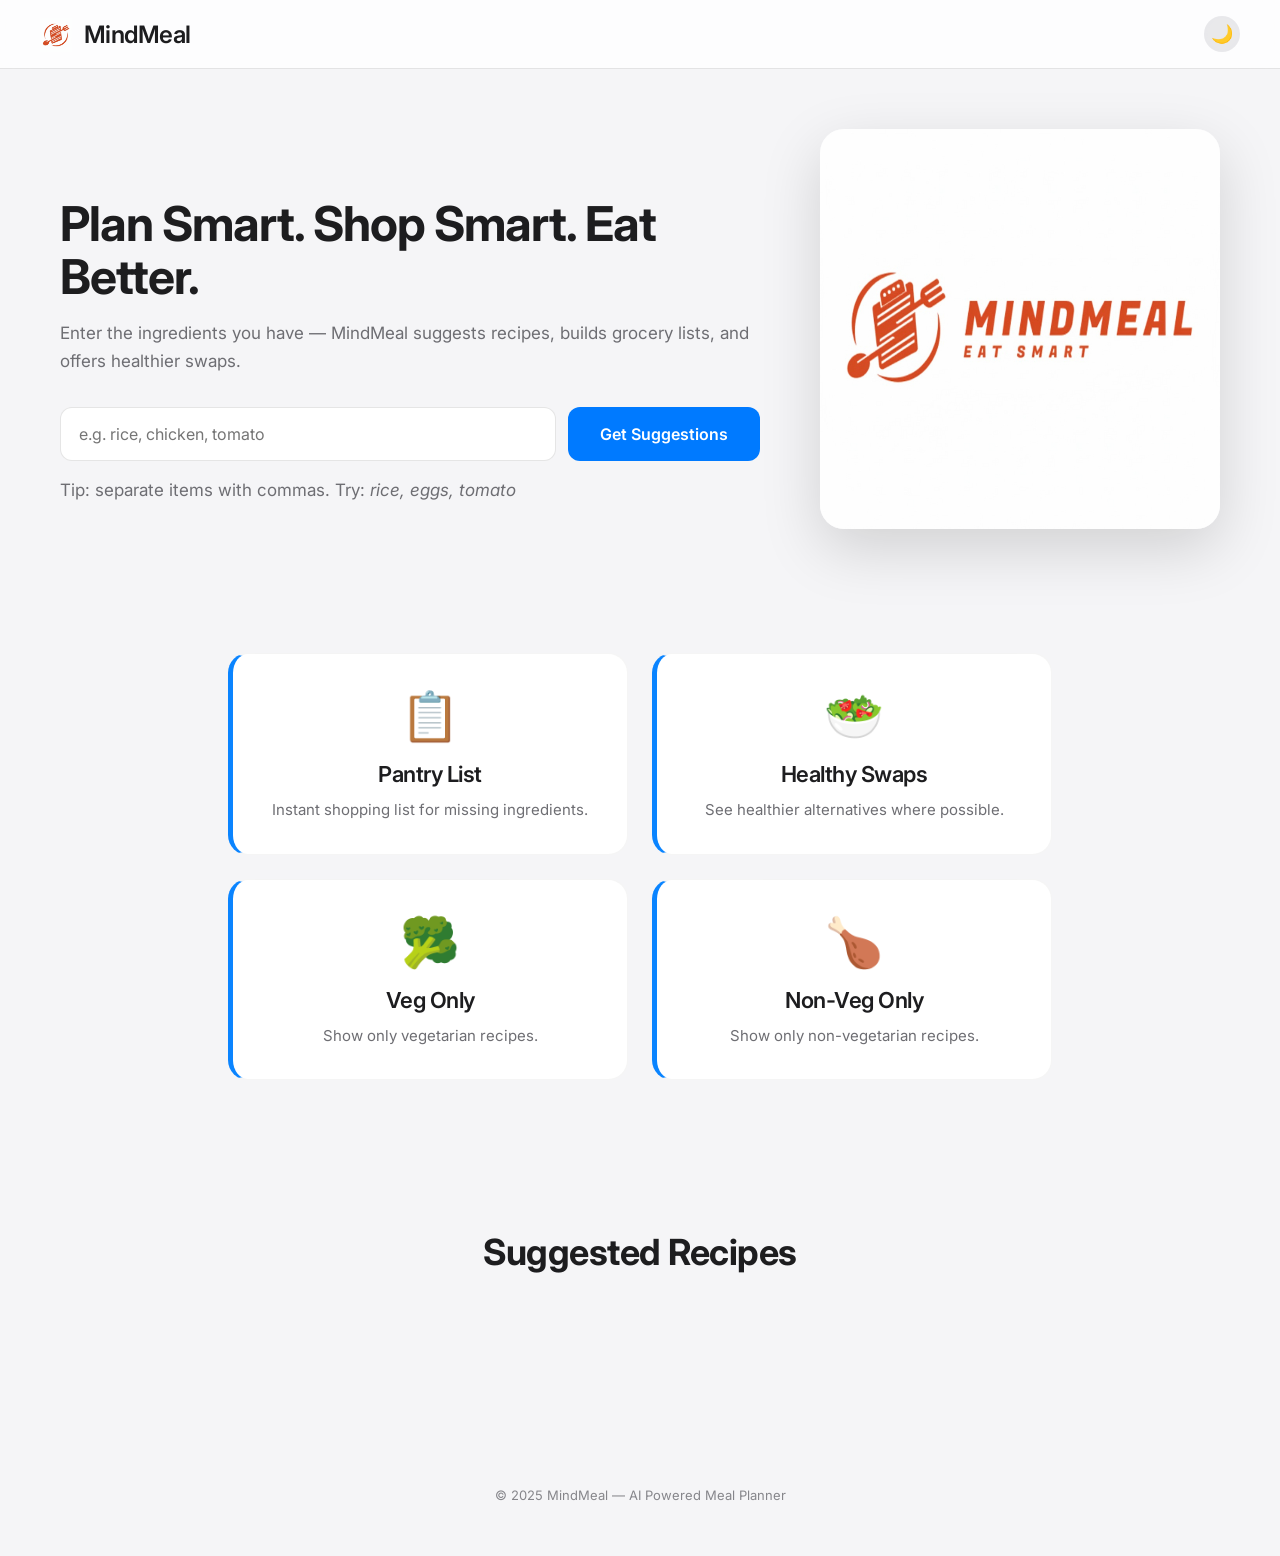
==== index.html @ b49c35bd "Frontend" ====
<!DOCTYPE html>
<html lang="en">
<head>
    <meta charset="utf-8" />
    <meta name="viewport" content="width=device-width, initial-scale=1" />
    <title>MindMeal – Smart Meal Planner</title>
    <link rel="icon" type="image/png" href="images/icon.svg">


    <!-- Modern Professional Font -->
    <link href="https://fonts.googleapis.com/css2?family=Inter:wght@300;400;500;600;700&display=swap" rel="stylesheet">
    <link rel="stylesheet" href="style.css" />
</head>

<body>

<!-- NAVBAR -->
<header class="navbar">
    <div class="nav-left">
        <h1 class="logo">
            <img src="images/small_icon.png" class="nav-logo-icon" alt="logo">
            MindMeal
        </h1>
    </div>

    <div class="nav-right">
        <button id="themeToggle" class="icon-btn" aria-label="Toggle Dark Mode">🌙</button>
    </div>
</header>

<!-- HERO SECTION -->
<section class="hero">
    <div class="hero-content">
        <h2>Plan Smart. Shop Smart. Eat Better.</h2>
        <p>
            Enter the ingredients you have — MindMeal suggests recipes, builds
            grocery lists, and offers healthier swaps.
        </p>

        <!-- ⭐ FIXED BLOCK (prevents reload on Enter + ensures type=button) -->
        <div class="search-row">
            <input id="ingredientsInput" class="input-box"
                   placeholder="e.g. rice, chicken, tomato"
                   aria-label="Enter ingredients"
                   onkeydown="if (event.key === 'Enter') { event.preventDefault(); document.getElementById('generateBtn').click(); }" />

            <button type="button" class="action-btn" id="generateBtn">
                Get Suggestions
            </button>
        </div>

        <p class="hint">
            Tip: separate items with commas. Try:
            <em>rice, eggs, tomato</em>
        </p>
    </div>

    <div class="hero-media">
        <img src="images/Logo.png" alt="Dish photo" loading="lazy" />
    </div>
</section>

<!-- FEATURES -->
<section class="features">

    <div class="feature" id="pantryList">
        <div class="feature-icon">📋</div>
        <h3>Pantry List</h3>
        <p>Instant shopping list for missing ingredients.</p>
    </div>

    <div class="feature" id="healthySwaps">
        <div class="feature-icon">🥗</div>
        <h3>Healthy Swaps</h3>
        <p>See healthier alternatives where possible.</p>
    </div>

    <div class="feature" id="filterVeg">
        <div class="feature-icon">🥦</div>
        <h3>Veg Only</h3>
        <p>Show only vegetarian recipes.</p>
    </div>

    <div class="feature" id="filterNonVeg">
        <div class="feature-icon">🍗</div>
        <h3>Non-Veg Only</h3>
        <p>Show only non-vegetarian recipes.</p>
    </div>

</section>

<!-- RECIPES GRID -->
<section class="recipes-section">
    <h2 class="section-title">Suggested Recipes</h2>
    <div id="recipesGrid" class="recipes-grid"></div>
</section>

<!-- RECIPE MODAL -->
<div id="recipeModal" class="modal hidden">
    <div class="modal-card">
        <button class="close-btn" id="closeModal" aria-label="Close Modal">✕</button>

        <img id="modalImg" src="" alt="Recipe Image" />

        <div class="modal-body">
            <h3 id="modalTitle"></h3>
            <p id="modalDesc"></p>

            <h4>Ingredients</h4>
            <ul id="modalIngredients"></ul>

            <h4>Steps</h4>
            <ol id="modalSteps"></ol>

            <button id="downloadList" class="action-btn">
                Download Grocery List
            </button>
        </div>
    </div>
</div>

<!-- PANTRY MODAL -->
<div id="pantryModal" class="modal hidden">
    <div class="modal-card">
        <button class="close-btn" id="closePantryModal" aria-label="Close Modal">✕</button>

        <div class="modal-body">
            <h3>Your Pantry</h3>

            <div id="pantryCard" class="pantry-card">
                <h4>Saved Ingredients</h4>
                <ul id="pantryItems"></ul>
            </div>

            <button id="downloadPantryBtn" class="action-btn">
                Download Pantry List
            </button>
        </div>
    </div>
</div>

<!-- HEALTHY SWAPS MODAL -->
<div id="healthyModal" class="modal hidden">
    <div class="modal-card">
        <button class="close-btn" id="closeHealthyModal">✕</button>

        <div class="modal-body">
            <h3>Healthy Swaps</h3>

            <div id="healthySwapCard" class="pantry-card">
                <h4>Suggested Alternatives</h4>
                <ul id="healthySwapItems"></ul>
            </div>
        </div>
    </div>
</div>

<!-- FOOTER -->
<footer class="footer">
    <p>© 2025 MindMeal — AI Powered Meal Planner</p>
</footer>

<script src="script.js"></script>
</body>
</html>
---- style.css ----
/* --------------------------------------------------
   GLOBAL
-------------------------------------------------- */
* {
    box-sizing: border-box;
}

body {
    margin: 0;
    font-family: "Inter", -apple-system, BlinkMacSystemFont, "Segoe UI", Arial, sans-serif;
    background: #f5f5f7;
    color: #1d1d1f;
    transition: background 0.35s ease, color 0.35s ease;
    -webkit-font-smoothing: antialiased;
}

/* Dark mode */
body.dark-mode {
    background: #000000;
    color: #f5f5f7;
}

/* Fade animation */
@keyframes fadeIn {
    from { opacity: 0; transform: translateY(10px); }
    to   { opacity: 1; transform: translateY(0); }
}

/* --------------------------------------------------
   NAVBAR - iOS 17 Style
-------------------------------------------------- */
.navbar {
    background: rgba(255, 255, 255, 0.8);
    backdrop-filter: saturate(180%) blur(20px);
    padding: 16px 40px;
    display: flex;
    justify-content: space-between;
    align-items: center;
    border-bottom: 0.5px solid rgba(0, 0, 0, 0.1);
    position: sticky;
    top: 0;
    z-index: 100;
    transition: background 0.3s ease;
}

body.dark-mode .navbar {
    background: rgba(0, 0, 0, 0.8);
    border-bottom: 0.5px solid rgba(255, 255, 255, 0.1);
}

.nav-left {
    display: flex;
    align-items: center;
    gap: 8px;
}
.logo {
    margin: 0;
    color: #1d1d1f;
    font-size: 24px;
    font-weight: 600;
    letter-spacing: -0.5px;

    display: flex;
    align-items: center;   /* fixes vertical alignment */
    gap: 12px;             /* spacing between icon and text */
}

.nav-logo-icon {
    height: 34px;       /* bigger icon */
    width: auto;
    display: block;
    object-fit: contain;
    transform: translateY(1px); 
    body.dark-mode .nav-logo-icon {
    content: url("images/small_icon_black.png");
}
 /* perfect vertical alignment tweak */
}


body.dark-mode .logo {
    color: #f5f5f7;
}

.tag {
    display: none;
}

.icon-btn {
    background: rgba(120, 120, 128, 0.16);
    backdrop-filter: blur(10px);
    border: none;
    font-size: 18px;
    width: 36px;
    height: 36px;
    border-radius: 50%;
    cursor: pointer;
    display: flex;
    align-items: center;
    justify-content: center;
    transition: 0.2s ease;
}

.icon-btn:hover {
    background: rgba(120, 120, 128, 0.24);
    transform: scale(1.05);
}

body.dark-mode .icon-btn {
    background: rgba(255, 255, 255, 0.1);
}

body.dark-mode .icon-btn:hover {
    background: rgba(255, 255, 255, 0.16);
}

/* --------------------------------------------------
   HERO SECTION - iOS 17 Style
-------------------------------------------------- */
.hero {
    display: flex;
    justify-content: space-between;
    align-items: center;
    padding: 60px 60px;
    animation: fadeIn 0.8s ease;
    gap: 60px;
    max-width: 1400px;
    margin: 0 auto;
}

body.dark-mode .hero {
    background: #000000;
}

.hero-content {
    flex: 1;
}

.hero-content h2 {
    font-size: 48px;
    margin-bottom: 16px;
    font-weight: 700;
    letter-spacing: -1px;
    line-height: 1.1;
}

.hero-content p {
    color: #6e6e73;
    line-height: 1.6;
    font-size: 17px;
    margin-bottom: 0;
}

body.dark-mode .hero-content p {
    color: #a1a1a6;
}

.search-row {
    margin-top: 32px;
    display: flex;
    gap: 12px;
}

.input-box {
    flex: 1;
    padding: 16px 18px;
    border: 1px solid rgba(0, 0, 0, 0.1);
    border-radius: 12px;
    outline: none;
    transition: 0.2s ease;
    font-size: 16px;
    background: #ffffff;
    font-family: inherit;
}

.input-box:focus {
    border-color: #007aff;
    box-shadow: 0 0 0 4px rgba(0, 122, 255, 0.1);
}

body.dark-mode .input-box {
    background: rgba(255, 255, 255, 0.1);
    border: 1px solid rgba(255, 255, 255, 0.2);
    color: white;
}

body.dark-mode .input-box:focus {
    border-color: #0a84ff;
    box-shadow: 0 0 0 4px rgba(10, 132, 255, 0.2);
}

.action-btn {
    background: #007aff;
    border: none;
    padding: 16px 32px;
    color: white;
    border-radius: 12px;
    cursor: pointer;
    font-weight: 600;
    font-size: 16px;
    transition: 0.2s ease;
    font-family: inherit;
}

.action-btn:hover {
    background: #0051d5;
    transform: translateY(-1px);
}

.action-btn:active {
    transform: scale(0.98);
}

body.dark-mode .action-btn {
    background: #0a84ff;
}

body.dark-mode .action-btn:hover {
    background: #006edb;
}

.hint {
    margin-top: 16px;
    font-size: 14px;
    color: #86868b;
}

body.dark-mode .hint {
    color: #86868b;
}

.hero-media {
    flex: 0 0 auto;
}

.hero-media img {
    width: 400px;
    height: 400px;
    object-fit: cover;
    border-radius: 24px;
    box-shadow: 0 20px 60px rgba(0,0,0,0.15);
}

body.dark-mode .hero-media img {
    box-shadow: 0 20px 60px rgba(0,0,0,0.5);
}

/* --------------------------------------------------
   FEATURES - iOS 17 Style
-------------------------------------------------- */
.features {
    display: flex;
    justify-content: center;
    gap: 24px;
    padding: 60px 40px;
    flex-wrap: wrap;
    max-width: 1200px;
    margin: 0 auto;
}

.feature {
    background: #ffffff;
    padding: 32px;
    border-radius: 20px;
    width: 100%;
    max-width: 400px;
    text-align: center;
    border: 1px solid rgba(0, 0, 0, 0.04);
    transition: 0.3s ease;
    animation: fadeIn 0.8s ease;
    cursor: pointer;
    user-select: none;
}

.feature:hover {
    transform: translateY(-4px);
    box-shadow: 0 20px 40px rgba(0, 0, 0, 0.08);
}

.feature:active {
    transform: scale(0.98);
}

body.dark-mode .feature {
    background: rgba(255, 255, 255, 0.05);
    border: 1px solid rgba(255, 255, 255, 0.1);
}

body.dark-mode .feature:hover {
    background: rgba(255, 255, 255, 0.08);
    box-shadow: 0 20px 40px rgba(0, 0, 0, 0.4);
}

.feature-icon {
    font-size: 48px;
    margin-bottom: 16px;
}

.feature h3 {
    margin: 0 0 12px 0;
    font-size: 22px;
    font-weight: 600;
    letter-spacing: -0.5px;
}

.feature p {
    margin: 0;
    color: #6e6e73;
    font-size: 15px;
    line-height: 1.5;
}

body.dark-mode .feature p {
    color: #a1a1a6;
}

/* --------------------------------------------------
   RECIPES GRID - iOS 17 Style
-------------------------------------------------- */
.recipes-section {
    padding: 60px 40px;
    max-width: 1400px;
    margin: 0 auto;
}

.section-title {
    text-align: center;
    margin-bottom: 40px;
    font-size: 36px;
    font-weight: 700;
    letter-spacing: -0.5px;
}

.recipes-grid {
    display: grid;
    grid-template-columns: repeat(auto-fit, minmax(300px, 1fr));
    gap: 24px;
}

.recipe-card {
    background: #ffffff;
    padding: 0;
    border-radius: 20px;
    border: 1px solid rgba(0, 0, 0, 0.04);
    overflow: hidden;
    transition: 0.3s ease;
    cursor: pointer;
}

.recipe-card:hover {
    transform: translateY(-4px);
    box-shadow: 0 20px 40px rgba(0,0,0,0.12);
}

body.dark-mode .recipe-card {
    background: rgba(255, 255, 255, 0.05);
    border: 1px solid rgba(255, 255, 255, 0.1);
}

body.dark-mode .recipe-card:hover {
    box-shadow: 0 20px 40px rgba(0,0,0,0.4);
}

.recipe-card img {
    width: 100%;
    height: 220px;
    object-fit: cover;
    margin-bottom: 0;
    border-radius: 0;
}

.recipe-card h3 {
    margin: 20px 20px 8px 20px;
    font-size: 20px;
    font-weight: 600;
    letter-spacing: -0.3px;
}

.recipe-card p {
    margin: 8px 20px;
    font-size: 14px;
    color: #6e6e73;
    line-height: 1.5;
}

body.dark-mode .recipe-card p {
    color: #a1a1a6;
}

.view-btn {
    margin: 16px 20px 20px 20px;
    width: calc(100% - 40px);
    padding: 12px;
    background: #007aff;
    color: white;
    border: none;
    border-radius: 10px;
    cursor: pointer;
    font-weight: 600;
    font-size: 15px;
    transition: 0.2s;
    font-family: inherit;
}

.view-btn:hover {
    background: #0051d5;
}

body.dark-mode .view-btn {
    background: #0a84ff;
}

body.dark-mode .view-btn:hover {
    background: #006edb;
}

/* --------------------------------------------------
   MODAL - iOS 17 Style
-------------------------------------------------- */
.modal {
    position: fixed;
    inset: 0;
    background: rgba(0,0,0,0.5);
    backdrop-filter: blur(20px);
    display: flex;
    justify-content: center;
    align-items: center;
    transition: opacity 0.35s ease;
    z-index: 1000;
    padding: 20px;
}

.hidden {
    display: none !important;
}

.modal-card {
    background: #ffffff;
    width: 90%;
    max-width: 600px;
    max-height: 90vh;
    overflow-y: auto;
    padding: 32px;
    border-radius: 24px;
    position: relative;
    box-shadow: 0 30px 60px rgba(0,0,0,0.3);
    animation: fadeIn 0.35s ease;
}

body.dark-mode .modal-card {
    background: #1c1c1e;
    color: #f5f5f7;
}

.close-btn {
    position: absolute;
    right: 16px;
    top: 16px;
    background: rgba(120, 120, 128, 0.16);
    border: none;
    font-size: 24px;
    cursor: pointer;
    color: #1d1d1f;
    transition: 0.2s;
    width: 32px;
    height: 32px;
    border-radius: 50%;
    display: flex;
    align-items: center;
    justify-content: center;
    z-index: 10;
    line-height: 1;
}

.close-btn:hover {
    background: rgba(120, 120, 128, 0.24);
    transform: scale(1.1);
}

body.dark-mode .close-btn {
    background: rgba(255, 255, 255, 0.1);
    color: #f5f5f7;
}

body.dark-mode .close-btn:hover {
    background: rgba(255, 255, 255, 0.16);
}

.modal-card img {
    width: 100%;
    max-width: 100%;
    height: auto;
    max-height: 300px;
    object-fit: cover;
    border-radius: 16px;
    margin: 0 auto 24px auto;
    display: block;
}

.modal-body {
    width: 100%;
    text-align: left;
    line-height: 1.7;
    padding-bottom: 20px;
}

.modal-body h3 {
    margin: 0 0 12px 0;
    font-size: 28px;
    font-weight: 700;
    letter-spacing: -0.5px;
}

.modal-body p {
    margin: 0 0 24px 0;
    color: #6e6e73;
    line-height: 1.6;
    font-size: 15px;
}

body.dark-mode .modal-body p {
    color: #a1a1a6;
}

.modal-body h4 {
    margin: 28px 0 12px 0;
    font-size: 20px;
    font-weight: 600;
    letter-spacing: -0.3px;
}

.modal-body ul,
.modal-body ol {
    margin: 0 0 20px 0;
    padding-left: 24px;
}

.modal-body li {
    margin-bottom: 10px;
    line-height: 1.6;
    font-size: 15px;
    color: #6e6e73;
}

body.dark-mode .modal-body li {
    color: #a1a1a6;
}

#downloadList {
    display: block;
    width: 100%;
    margin-top: 24px;
}

/* --------------------------------------------------
   FOOTER - iOS 17 Style
-------------------------------------------------- */
.footer {
    text-align: center;
    padding: 40px;
    background: transparent;
    font-size: 13px;
    color: #86868b;
    margin-top: 60px;
    transition: 0.3s;
}

body.dark-mode .footer {
    color: #86868b;
}

/* --------------------------------------------------
   RESPONSIVE - iOS Style
-------------------------------------------------- */
@media (max-width: 900px) {
    .hero {
        flex-direction: column;
        text-align: center;
        padding: 40px 24px;
        gap: 40px;
    }

    .hero-content h2 {
        font-size: 36px;
    }
.hero-media {
    display: flex;
    justify-content: center;
    align-items: center;
}
.hero-media {
    width: 100%;
    max-width: 480px;
    padding: 20px;
    display: flex;
    justify-content: center;
    align-items: center;
}
.hero-media img {
    width: 400px;
    height: 400px;
    object-fit: cover;
    border-radius: 24px;
    box-shadow: 0 20px 60px rgba(0,0,0,0.15);

    /* 🔥 Animation (desktop) */
    opacity: 0;
    transform: translateY(20px) scale(0.95);
    animation: heroFade 0.8s ease-out forwards;
}

@keyframes heroFade {
    to {
        opacity: 1;
        transform: translateY(0) scale(1);
    }
}
/* 3D Hover Effect */
.hero-media {
    perspective: 1000px;
}

.hero-media img {
    transition: transform 0.2s ease, box-shadow 0.2s ease;
    will-change: transform;
}

.hero-media img.hover-3d {
    box-shadow: 0 25px 60px rgba(0, 0, 0, 0.25);
}





    .search-row {
        flex-direction: column;
    }

    .features {
        padding: 40px 24px;
    }

    .recipes-section {
        padding: 40px 24px;
    }

    .section-title {
        font-size: 28px;
    }

    .navbar {
        padding: 16px 24px;
    }

    .modal-card {
        padding: 24px;
        border-radius: 20px;
    }
}

@media (max-width: 600px) {
    .hero-content h2 {
        font-size: 28px;
    }

    .recipes-grid {
        grid-template-columns: 1fr;
    }
}
/* ==================================================
   ⭐ NEW — PANTRY MODAL & CARD (iOS style matching)
   (Only additive, no changes to existing code)
================================================== */

/* Pantry Modal uses the same .modal + .modal-card styles already defined */

/* Pantry Card Container */
.pantry-card {
    background: #ffffff;
    padding: 20px;
    border-radius: 16px;
    border: 1px solid rgba(0, 0, 0, 0.05);
    margin-top: 20px;
    animation: fadeIn 0.35s ease;
}

body.dark-mode .pantry-card {
    background: rgba(255, 255, 255, 0.05);
    border: 1px solid rgba(255, 255, 255, 0.1);
}

/* Pantry Title */
.pantry-card h4 {
    margin: 0 0 12px 0;
    font-size: 20px;
    font-weight: 600;
}

/* Pantry List */
#pantryItems {
    padding-left: 20px;
    margin: 0;
}

#pantryItems li {
    font-size: 15px;
    line-height: 1.6;
    margin-bottom: 8px;
    color: #6e6e73;
}

body.dark-mode #pantryItems li {
    color: #a1a1a6;
}

/* Pantry Download Button */
#downloadPantryBtn {
    width: 100%;
    margin-top: 24px;
}
/* Floating Up-Down Animation */
@keyframes floatUpDown {
    0% { transform: translateY(0px); }
    50% { transform: translateY(-12px); }
    100% { transform: translateY(0px); }
}

.hero-media img {
    animation: floatUpDown 4s ease-in-out infinite;
}
/* Healthy Swap Card (uses pantry styling) */
#healthySwapItems li {
    font-size: 15px;
    line-height: 1.6;
    margin-bottom: 8px;
    color: #6e6e73;
}

body.dark-mode #healthySwapItems li {
    color: #a1a1a6;
}
/* ============================================
   ⭐ UNIFIED BLUE STYLE FOR ALL FEATURE CARDS
   (Veg, Non-Veg, Pantry, Healthy Swaps)
===============================================*/

/* Apply blue left border to all four */
#filterVeg,
#filterNonVeg,
#pantryList,
#healthySwaps {
    border-left: 5px solid #0a84ff;
}

/* Hover effect for all */
#filterVeg:hover,
#filterNonVeg:hover,
#pantryList:hover,
#healthySwaps:hover {
    box-shadow: 0 20px 40px rgba(10, 132, 255, 0.25);
    transform: translateY(-4px);
}

/* Dark mode */
body.dark-mode #filterVeg,
body.dark-mode #filterNonVeg,
body.dark-mode #pantryList,
body.dark-mode #healthySwaps {
    border-left: 5px solid #0a84ff;
}

body.dark-mode #filterVeg:hover,
body.dark-mode #filterNonVeg:hover,
body.dark-mode #pantryList:hover,
body.dark-mode #healthySwaps:hover {
    box-shadow: 0 20px 40px rgba(10, 132, 255, 0.45);
}

/* ============================================
   ⭐ BLUE ACCENT FOR PANTRY & HEALTHY SWAPS
   (Matches iOS blue highlight + feature style)
===============================================*/

/* Pantry List */
#pantryList {
    border-left: 5px solid #0a84ff; /* iOS blue */
}

#pantryList:hover {
    box-shadow: 0 20px 40px rgba(10, 132, 255, 0.25);
    transform: translateY(-4px);
}

/* Healthy Swaps */
#healthySwaps {
    border-left: 5px solid #0a84ff; /* iOS blue */
}

#healthySwaps:hover {
    box-shadow: 0 20px 40px rgba(10, 132, 255, 0.25);
    transform: translateY(-4px);
}

/* Dark Mode variants */
body.dark-mode #pantryList,
body.dark-mode #healthySwaps {
    border-left: 5px solid #0a84ff;  
}

body.dark-mode #pantryList:hover,
body.dark-mode #healthySwaps:hover {
    box-shadow: 0 20px 40px rgba(10, 132, 255, 0.45);
}
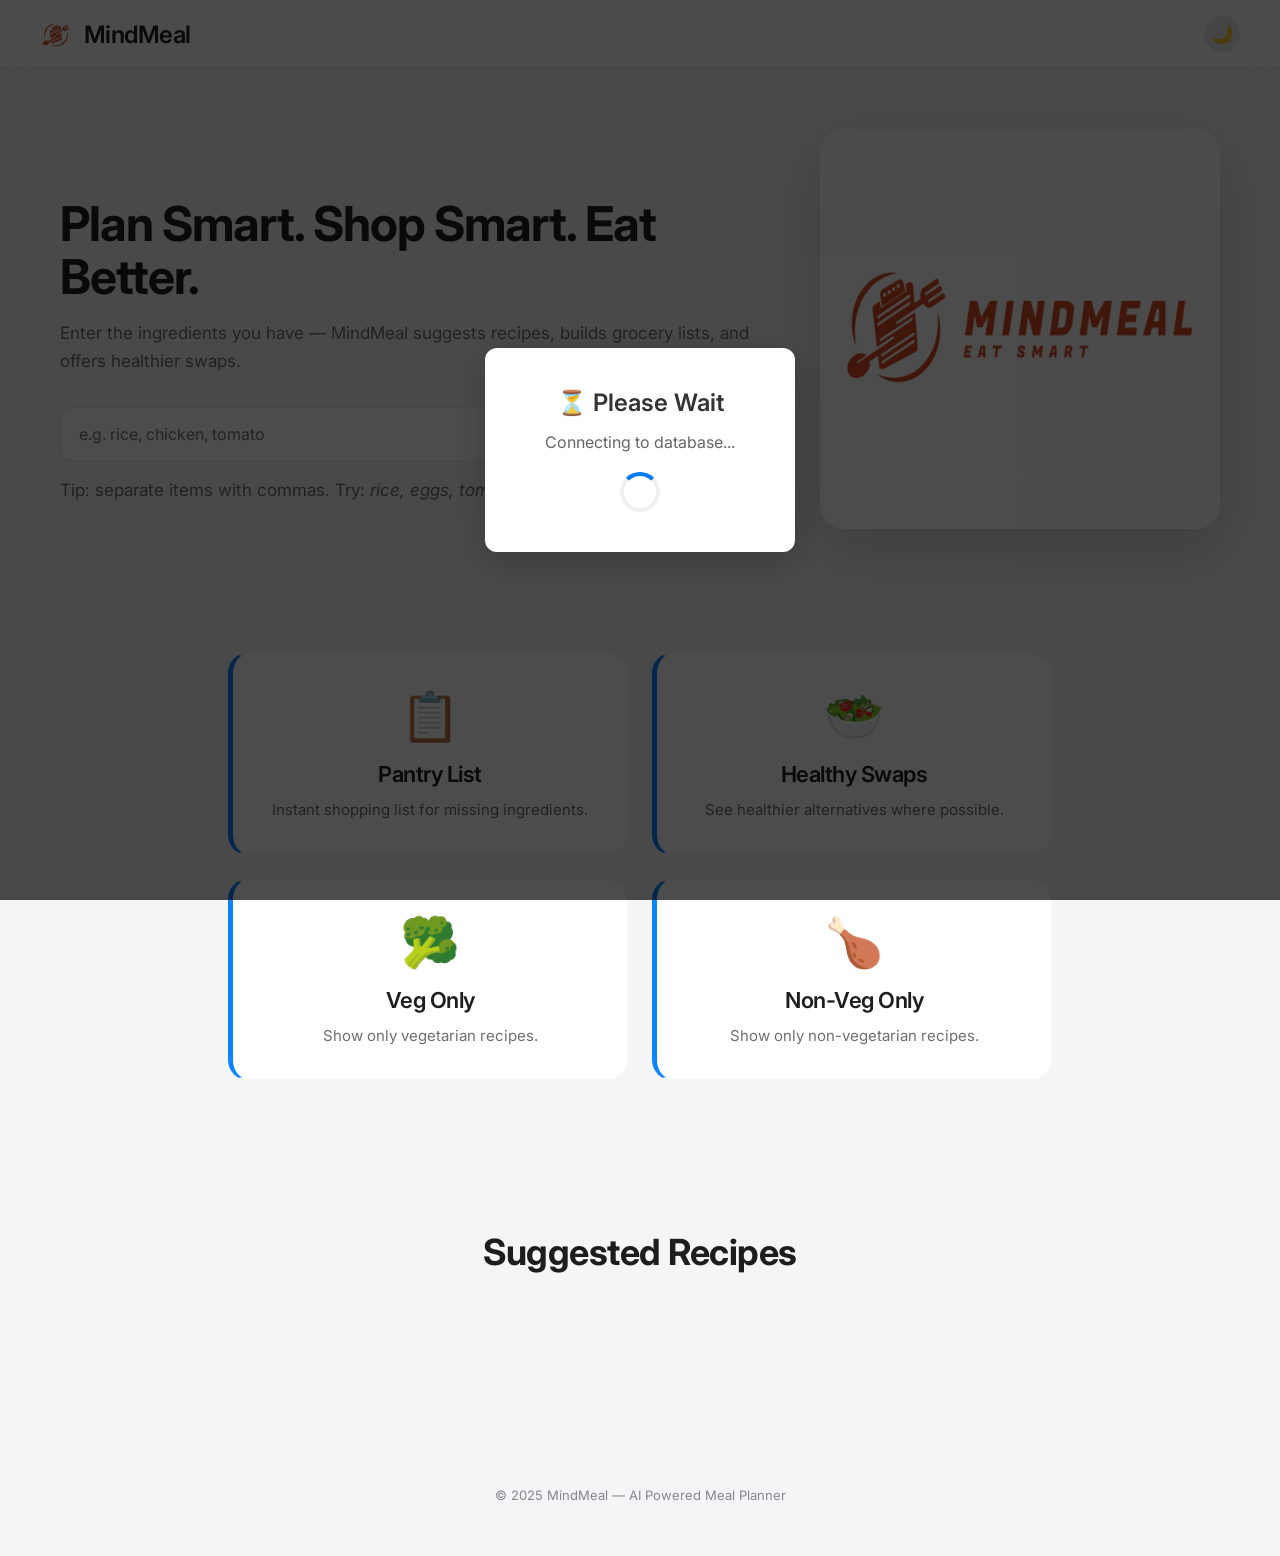
==== commit 4dbf072e: "Implement loading overlay for database connection Added loading overlay with spinner and messages fo" ====
--- a/index.html
+++ b/index.html
@@ -6,13 +6,147 @@
     <title>MindMeal – Smart Meal Planner</title>
     <link rel="icon" type="image/png" href="images/icon.svg">
 
-
     <!-- Modern Professional Font -->
     <link href="https://fonts.googleapis.com/css2?family=Inter:wght@300;400;500;600;700&display=swap" rel="stylesheet">
     <link rel="stylesheet" href="style.css" />
+    
+    <style>
+        /* Loading Message Overlay */
+        .loading-overlay {
+            position: fixed;
+            top: 0;
+            left: 0;
+            width: 100%;
+            height: 100%;
+            background: rgba(0, 0, 0, 0.7);
+            display: flex;
+            align-items: center;
+            justify-content: center;
+            z-index: 9999;
+            transition: opacity 0.3s ease;
+        }
+
+        .loading-overlay.hidden {
+            display: none;
+        }
+
+        .loading-message {
+            background: white;
+            padding: 40px 60px;
+            border-radius: 12px;
+            text-align: center;
+            box-shadow: 0 10px 40px rgba(0, 0, 0, 0.2);
+            animation: fadeIn 0.3s ease;
+        }
+
+        .loading-message h2 {
+            color: #333;
+            font-size: 24px;
+            margin: 0 0 15px 0;
+            font-weight: 600;
+        }
+
+        .loading-message p {
+            color: #666;
+            font-size: 16px;
+            margin: 0 0 20px 0;
+        }
+
+        .spinner {
+            width: 40px;
+            height: 40px;
+            border: 4px solid #f0f0f0;
+            border-top: 4px solid #007bff;
+            border-radius: 50%;
+            animation: spin 1s linear infinite;
+            margin: 0 auto;
+        }
+
+        @keyframes spin {
+            0% { transform: rotate(0deg); }
+            100% { transform: rotate(360deg); }
+        }
+
+        @keyframes fadeIn {
+            from { opacity: 0; transform: scale(0.9); }
+            to { opacity: 1; transform: scale(1); }
+        }
+    </style>
+    
+    <style>
+        /* Loading Message Overlay */
+        .loading-overlay {
+            position: fixed;
+            top: 0;
+            left: 0;
+            width: 100%;
+            height: 100%;
+            background: rgba(0, 0, 0, 0.7);
+            display: flex;
+            align-items: center;
+            justify-content: center;
+            z-index: 9999;
+            transition: opacity 0.3s ease;
+        }
+
+        .loading-overlay.hidden {
+            display: none;
+        }
+
+        .loading-message {
+            background: white;
+            padding: 40px 60px;
+            border-radius: 12px;
+            text-align: center;
+            box-shadow: 0 10px 40px rgba(0, 0, 0, 0.2);
+            animation: fadeIn 0.3s ease;
+        }
+
+        .loading-message h2 {
+            color: #333;
+            font-size: 24px;
+            margin: 0 0 15px 0;
+            font-weight: 600;
+        }
+
+        .loading-message p {
+            color: #666;
+            font-size: 16px;
+            margin: 0 0 20px 0;
+        }
+
+        .spinner {
+            width: 40px;
+            height: 40px;
+            border: 4px solid #f0f0f0;
+            border-top: 4px solid #007bff;
+            border-radius: 50%;
+            animation: spin 1s linear infinite;
+            margin: 0 auto;
+        }
+
+        @keyframes spin {
+            0% { transform: rotate(0deg); }
+            100% { transform: rotate(360deg); }
+        }
+
+        @keyframes fadeIn {
+            from { opacity: 0; transform: scale(0.9); }
+            to { opacity: 1; transform: scale(1); }
+        }
+    </style>
 </head>
 
 <body>
+
+<!-- LOADING OVERLAY -->
+<div id="loadingOverlay" class="loading-overlay">
+    <div class="loading-message">
+        <h2>⏳ Please Wait</h2>
+        <p>Connecting to database...</p>
+        <div class="spinner"></div>
+    </div>
+</div>
 
 <!-- NAVBAR -->
 <header class="navbar">
@@ -160,6 +294,26 @@
     <p>© 2025 MindMeal — AI Powered Meal Planner</p>
 </footer>
 
+<script>
+    // Show loading overlay when page loads
+    window.addEventListener('load', function() {
+        // Simulate database connection delay
+        // Remove this setTimeout after your actual database connection is established
+        setTimeout(function() {
+            hideLoadingOverlay();
+        }, 3000); // Change 3000 to your actual connection time or remove it once DB is connected
+    });
+
+    // Function to hide loading overlay
+    function hideLoadingOverlay() {
+        const overlay = document.getElementById('loadingOverlay');
+        overlay.classList.add('hidden');
+    }
+
+    // Call this function in your script.js when database is successfully connected
+    // Example: after successful database connection, call hideLoadingOverlay()
+</script>
+
 <script src="script.js"></script>
 </body>
 </html>
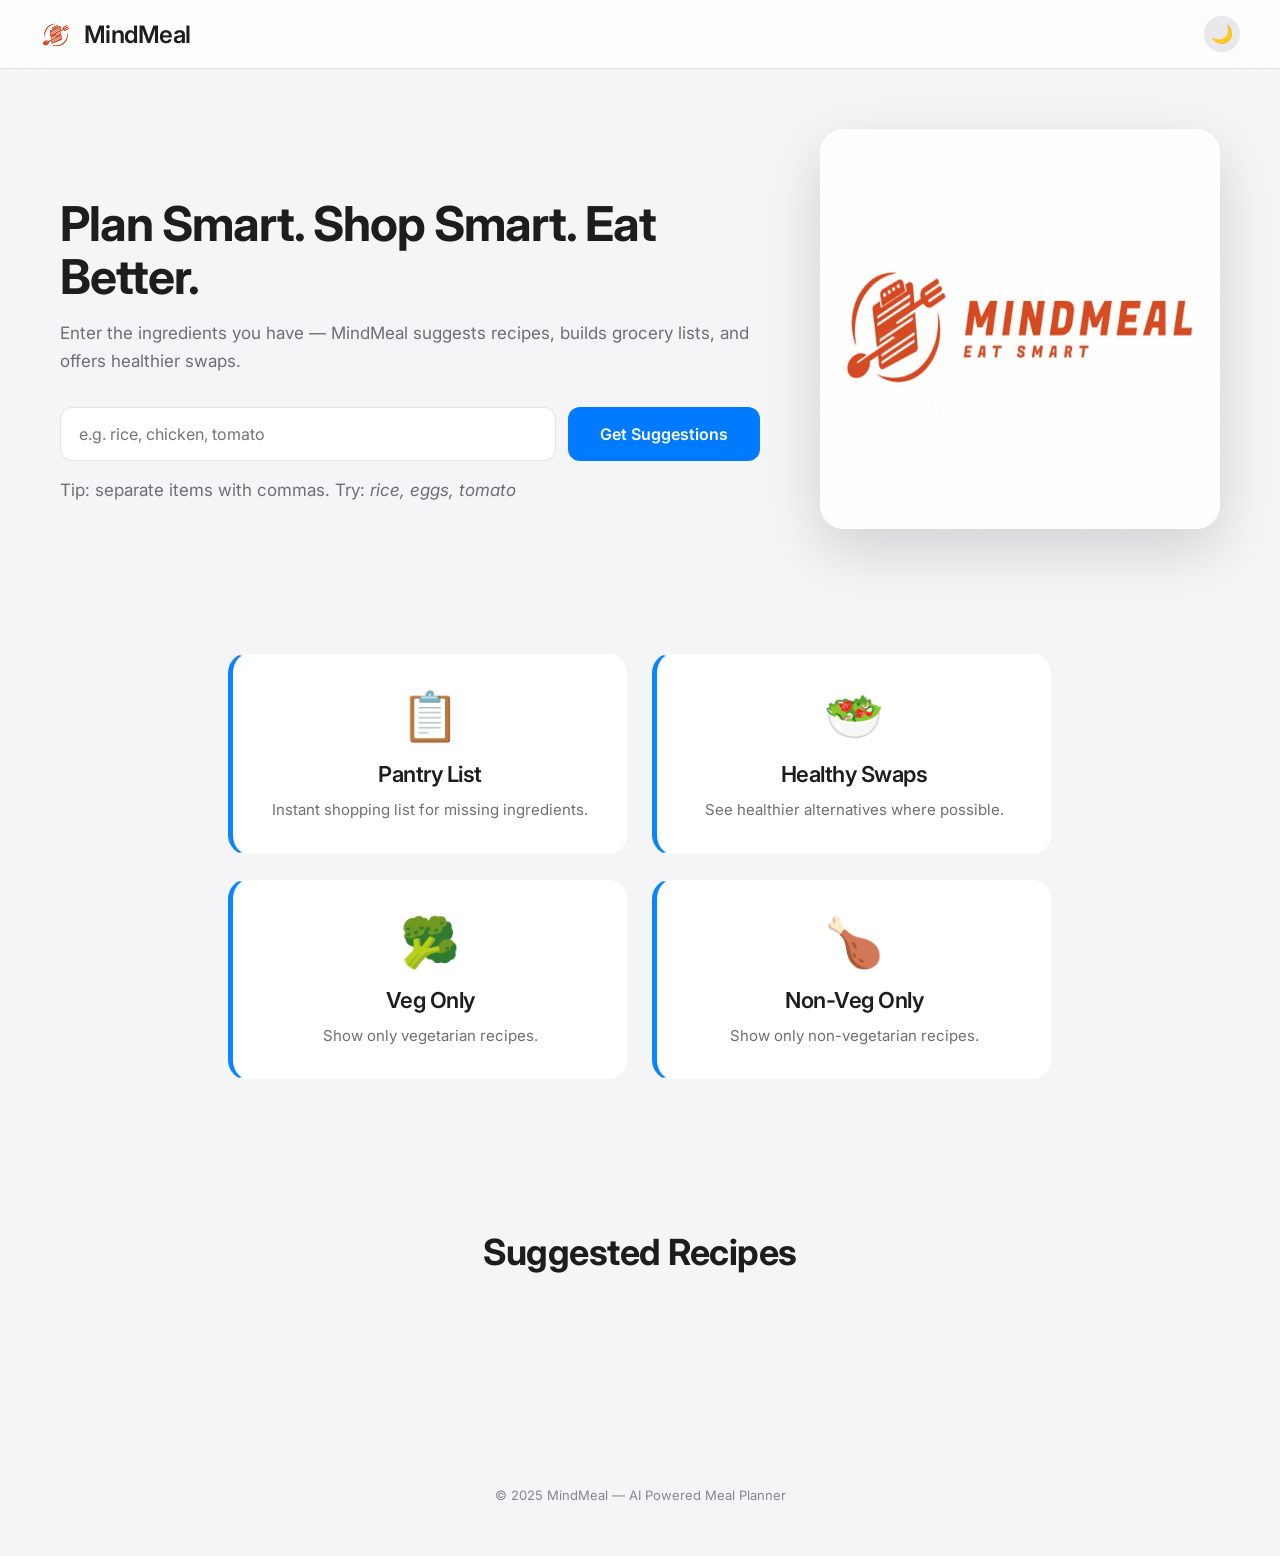
==== commit 992fa35b: "Refactor loading overlay and dark mode styles Updated loading message and styles for dark mode. Remo" ====
--- a/index.html
+++ b/index.html
@@ -39,6 +39,11 @@
             animation: fadeIn 0.3s ease;
         }
 
+        body.dark-mode .loading-message {
+            background: #1c1c1e;
+            color: #f5f5f7;
+        }
+
         .loading-message h2 {
             color: #333;
             font-size: 24px;
@@ -46,10 +51,18 @@
             font-weight: 600;
         }
 
+        body.dark-mode .loading-message h2 {
+            color: #f5f5f7;
+        }
+
         .loading-message p {
             color: #666;
             font-size: 16px;
             margin: 0 0 20px 0;
+        }
+
+        body.dark-mode .loading-message p {
+            color: #a1a1a6;
         }
 
         .spinner {
@@ -72,78 +85,15 @@
             to { opacity: 1; transform: scale(1); }
         }
     </style>
-    
-    <style>
-        /* Loading Message Overlay */
-        .loading-overlay {
-            position: fixed;
-            top: 0;
-            left: 0;
-            width: 100%;
-            height: 100%;
-            background: rgba(0, 0, 0, 0.7);
-            display: flex;
-            align-items: center;
-            justify-content: center;
-            z-index: 9999;
-            transition: opacity 0.3s ease;
-        }
-
-        .loading-overlay.hidden {
-            display: none;
-        }
-
-        .loading-message {
-            background: white;
-            padding: 40px 60px;
-            border-radius: 12px;
-            text-align: center;
-            box-shadow: 0 10px 40px rgba(0, 0, 0, 0.2);
-            animation: fadeIn 0.3s ease;
-        }
-
-        .loading-message h2 {
-            color: #333;
-            font-size: 24px;
-            margin: 0 0 15px 0;
-            font-weight: 600;
-        }
-
-        .loading-message p {
-            color: #666;
-            font-size: 16px;
-            margin: 0 0 20px 0;
-        }
-
-        .spinner {
-            width: 40px;
-            height: 40px;
-            border: 4px solid #f0f0f0;
-            border-top: 4px solid #007bff;
-            border-radius: 50%;
-            animation: spin 1s linear infinite;
-            margin: 0 auto;
-        }
-
-        @keyframes spin {
-            0% { transform: rotate(0deg); }
-            100% { transform: rotate(360deg); }
-        }
-
-        @keyframes fadeIn {
-            from { opacity: 0; transform: scale(0.9); }
-            to { opacity: 1; transform: scale(1); }
-        }
-    </style>
 </head>
 
 <body>
 
-<!-- LOADING OVERLAY -->
-<div id="loadingOverlay" class="loading-overlay">
+<!-- LOADING OVERLAY (appears when user searches) -->
+<div id="loadingOverlay" class="loading-overlay hidden">
     <div class="loading-message">
         <h2>⏳ Please Wait</h2>
-        <p>Connecting to database...</p>
+        <p>Connecting to backend... Fetching recipes for "<span id="searchedIngredient"></span>"</p>
         <div class="spinner"></div>
     </div>
 </div>
@@ -294,26 +244,6 @@
     <p>© 2025 MindMeal — AI Powered Meal Planner</p>
 </footer>
 
-<script>
-    // Show loading overlay when page loads
-    window.addEventListener('load', function() {
-        // Simulate database connection delay
-        // Remove this setTimeout after your actual database connection is established
-        setTimeout(function() {
-            hideLoadingOverlay();
-        }, 3000); // Change 3000 to your actual connection time or remove it once DB is connected
-    });
-
-    // Function to hide loading overlay
-    function hideLoadingOverlay() {
-        const overlay = document.getElementById('loadingOverlay');
-        overlay.classList.add('hidden');
-    }
-
-    // Call this function in your script.js when database is successfully connected
-    // Example: after successful database connection, call hideLoadingOverlay()
-</script>
-
 <script src="script.js"></script>
 </body>
 </html>
--- a/style.css
+++ b/style.css
@@ -53,30 +53,25 @@
     align-items: center;
     gap: 8px;
 }
+
 .logo {
     margin: 0;
     color: #1d1d1f;
     font-size: 24px;
     font-weight: 600;
     letter-spacing: -0.5px;
-
-    display: flex;
-    align-items: center;   /* fixes vertical alignment */
-    gap: 12px;             /* spacing between icon and text */
+    display: flex;
+    align-items: center;
+    gap: 12px;
 }
 
 .nav-logo-icon {
-    height: 34px;       /* bigger icon */
+    height: 34px;
     width: auto;
     display: block;
     object-fit: contain;
-    transform: translateY(1px); 
-    body.dark-mode .nav-logo-icon {
-    content: url("images/small_icon_black.png");
-}
- /* perfect vertical alignment tweak */
-}
-
+    transform: translateY(1px);
+}
 
 body.dark-mode .logo {
     color: #f5f5f7;
@@ -231,6 +226,7 @@
 
 .hero-media {
     flex: 0 0 auto;
+    perspective: 1000px;
 }
 
 .hero-media img {
@@ -239,6 +235,22 @@
     object-fit: cover;
     border-radius: 24px;
     box-shadow: 0 20px 60px rgba(0,0,0,0.15);
+    opacity: 0;
+    transform: translateY(20px) scale(0.95);
+    animation: heroFade 0.8s ease-out forwards;
+    transition: transform 0.2s ease, box-shadow 0.2s ease;
+    will-change: transform;
+}
+
+@keyframes heroFade {
+    to {
+        opacity: 1;
+        transform: translateY(0) scale(1);
+    }
+}
+
+.hero-media img.hover-3d {
+    box-shadow: 0 25px 60px rgba(0, 0, 0, 0.25);
 }
 
 body.dark-mode .hero-media img {
@@ -312,6 +324,39 @@
 
 body.dark-mode .feature p {
     color: #a1a1a6;
+}
+
+/* ============================================
+   ⭐ UNIFIED BLUE STYLE FOR ALL FEATURE CARDS
+================================================*/
+
+#filterVeg,
+#filterNonVeg,
+#pantryList,
+#healthySwaps {
+    border-left: 5px solid #0a84ff;
+}
+
+#filterVeg:hover,
+#filterNonVeg:hover,
+#pantryList:hover,
+#healthySwaps:hover {
+    box-shadow: 0 20px 40px rgba(10, 132, 255, 0.25);
+    transform: translateY(-4px);
+}
+
+body.dark-mode #filterVeg,
+body.dark-mode #filterNonVeg,
+body.dark-mode #pantryList,
+body.dark-mode #healthySwaps {
+    border-left: 5px solid #0a84ff;
+}
+
+body.dark-mode #filterVeg:hover,
+body.dark-mode #filterNonVeg:hover,
+body.dark-mode #pantryList:hover,
+body.dark-mode #healthySwaps:hover {
+    box-shadow: 0 20px 40px rgba(10, 132, 255, 0.45);
 }
 
 /* --------------------------------------------------
@@ -553,6 +598,66 @@
 }
 
 /* --------------------------------------------------
+   PANTRY MODAL & CARD
+-------------------------------------------------- */
+
+.pantry-card {
+    background: #ffffff;
+    padding: 20px;
+    border-radius: 16px;
+    border: 1px solid rgba(0, 0, 0, 0.05);
+    margin-top: 20px;
+    animation: fadeIn 0.35s ease;
+}
+
+body.dark-mode .pantry-card {
+    background: rgba(255, 255, 255, 0.05);
+    border: 1px solid rgba(255, 255, 255, 0.1);
+}
+
+.pantry-card h4 {
+    margin: 0 0 12px 0;
+    font-size: 20px;
+    font-weight: 600;
+}
+
+#pantryItems {
+    padding-left: 20px;
+    margin: 0;
+}
+
+#pantryItems li {
+    font-size: 15px;
+    line-height: 1.6;
+    margin-bottom: 8px;
+    color: #6e6e73;
+}
+
+body.dark-mode #pantryItems li {
+    color: #a1a1a6;
+}
+
+#downloadPantryBtn {
+    width: 100%;
+    margin-top: 24px;
+}
+
+/* --------------------------------------------------
+   HEALTHY SWAPS
+-------------------------------------------------- */
+
+#healthySwapItems li {
+    font-size: 15px;
+    line-height: 1.6;
+    margin-bottom: 8px;
+    color: #6e6e73;
+}
+
+body.dark-mode #healthySwapItems li {
+    color: #a1a1a6;
+}
+
+/* --------------------------------------------------
    FOOTER - iOS 17 Style
 -------------------------------------------------- */
 .footer {
@@ -583,55 +688,23 @@
     .hero-content h2 {
         font-size: 36px;
     }
-.hero-media {
-    display: flex;
-    justify-content: center;
-    align-items: center;
-}
-.hero-media {
-    width: 100%;
-    max-width: 480px;
-    padding: 20px;
-    display: flex;
-    justify-content: center;
-    align-items: center;
-}
-.hero-media img {
-    width: 400px;
-    height: 400px;
-    object-fit: cover;
-    border-radius: 24px;
-    box-shadow: 0 20px 60px rgba(0,0,0,0.15);
-
-    /* 🔥 Animation (desktop) */
-    opacity: 0;
-    transform: translateY(20px) scale(0.95);
-    animation: heroFade 0.8s ease-out forwards;
-}
-
-@keyframes heroFade {
-    to {
-        opacity: 1;
-        transform: translateY(0) scale(1);
-    }
-}
-/* 3D Hover Effect */
-.hero-media {
-    perspective: 1000px;
-}
-
-.hero-media img {
-    transition: transform 0.2s ease, box-shadow 0.2s ease;
-    will-change: transform;
-}
-
-.hero-media img.hover-3d {
-    box-shadow: 0 25px 60px rgba(0, 0, 0, 0.25);
-}
-
-
-
-
+
+    .hero-media {
+        display: flex;
+        justify-content: center;
+        align-items: center;
+        width: 100%;
+        max-width: 480px;
+        padding: 20px;
+    }
+
+    .hero-media img {
+        width: 400px;
+        height: 400px;
+        object-fit: cover;
+        border-radius: 24px;
+        box-shadow: 0 20px 60px rgba(0,0,0,0.15);
+    }
 
     .search-row {
         flex-direction: column;
@@ -668,147 +741,3 @@
         grid-template-columns: 1fr;
     }
 }
-/* ==================================================
-   ⭐ NEW — PANTRY MODAL & CARD (iOS style matching)
-   (Only additive, no changes to existing code)
-================================================== */
-
-/* Pantry Modal uses the same .modal + .modal-card styles already defined */
-
-/* Pantry Card Container */
-.pantry-card {
-    background: #ffffff;
-    padding: 20px;
-    border-radius: 16px;
-    border: 1px solid rgba(0, 0, 0, 0.05);
-    margin-top: 20px;
-    animation: fadeIn 0.35s ease;
-}
-
-body.dark-mode .pantry-card {
-    background: rgba(255, 255, 255, 0.05);
-    border: 1px solid rgba(255, 255, 255, 0.1);
-}
-
-/* Pantry Title */
-.pantry-card h4 {
-    margin: 0 0 12px 0;
-    font-size: 20px;
-    font-weight: 600;
-}
-
-/* Pantry List */
-#pantryItems {
-    padding-left: 20px;
-    margin: 0;
-}
-
-#pantryItems li {
-    font-size: 15px;
-    line-height: 1.6;
-    margin-bottom: 8px;
-    color: #6e6e73;
-}
-
-body.dark-mode #pantryItems li {
-    color: #a1a1a6;
-}
-
-/* Pantry Download Button */
-#downloadPantryBtn {
-    width: 100%;
-    margin-top: 24px;
-}
-/* Floating Up-Down Animation */
-@keyframes floatUpDown {
-    0% { transform: translateY(0px); }
-    50% { transform: translateY(-12px); }
-    100% { transform: translateY(0px); }
-}
-
-.hero-media img {
-    animation: floatUpDown 4s ease-in-out infinite;
-}
-/* Healthy Swap Card (uses pantry styling) */
-#healthySwapItems li {
-    font-size: 15px;
-    line-height: 1.6;
-    margin-bottom: 8px;
-    color: #6e6e73;
-}
-
-body.dark-mode #healthySwapItems li {
-    color: #a1a1a6;
-}
-/* ============================================
-   ⭐ UNIFIED BLUE STYLE FOR ALL FEATURE CARDS
-   (Veg, Non-Veg, Pantry, Healthy Swaps)
-===============================================*/
-
-/* Apply blue left border to all four */
-#filterVeg,
-#filterNonVeg,
-#pantryList,
-#healthySwaps {
-    border-left: 5px solid #0a84ff;
-}
-
-/* Hover effect for all */
-#filterVeg:hover,
-#filterNonVeg:hover,
-#pantryList:hover,
-#healthySwaps:hover {
-    box-shadow: 0 20px 40px rgba(10, 132, 255, 0.25);
-    transform: translateY(-4px);
-}
-
-/* Dark mode */
-body.dark-mode #filterVeg,
-body.dark-mode #filterNonVeg,
-body.dark-mode #pantryList,
-body.dark-mode #healthySwaps {
-    border-left: 5px solid #0a84ff;
-}
-
-body.dark-mode #filterVeg:hover,
-body.dark-mode #filterNonVeg:hover,
-body.dark-mode #pantryList:hover,
-body.dark-mode #healthySwaps:hover {
-    box-shadow: 0 20px 40px rgba(10, 132, 255, 0.45);
-}
-
-/* ============================================
-   ⭐ BLUE ACCENT FOR PANTRY & HEALTHY SWAPS
-   (Matches iOS blue highlight + feature style)
-===============================================*/
-
-/* Pantry List */
-#pantryList {
-    border-left: 5px solid #0a84ff; /* iOS blue */
-}
-
-#pantryList:hover {
-    box-shadow: 0 20px 40px rgba(10, 132, 255, 0.25);
-    transform: translateY(-4px);
-}
-
-/* Healthy Swaps */
-#healthySwaps {
-    border-left: 5px solid #0a84ff; /* iOS blue */
-}
-
-#healthySwaps:hover {
-    box-shadow: 0 20px 40px rgba(10, 132, 255, 0.25);
-    transform: translateY(-4px);
-}
-
-/* Dark Mode variants */
-body.dark-mode #pantryList,
-body.dark-mode #healthySwaps {
-    border-left: 5px solid #0a84ff;  
-}
-
-body.dark-mode #pantryList:hover,
-body.dark-mode #healthySwaps:hover {
-    box-shadow: 0 20px 40px rgba(10, 132, 255, 0.45);
-}
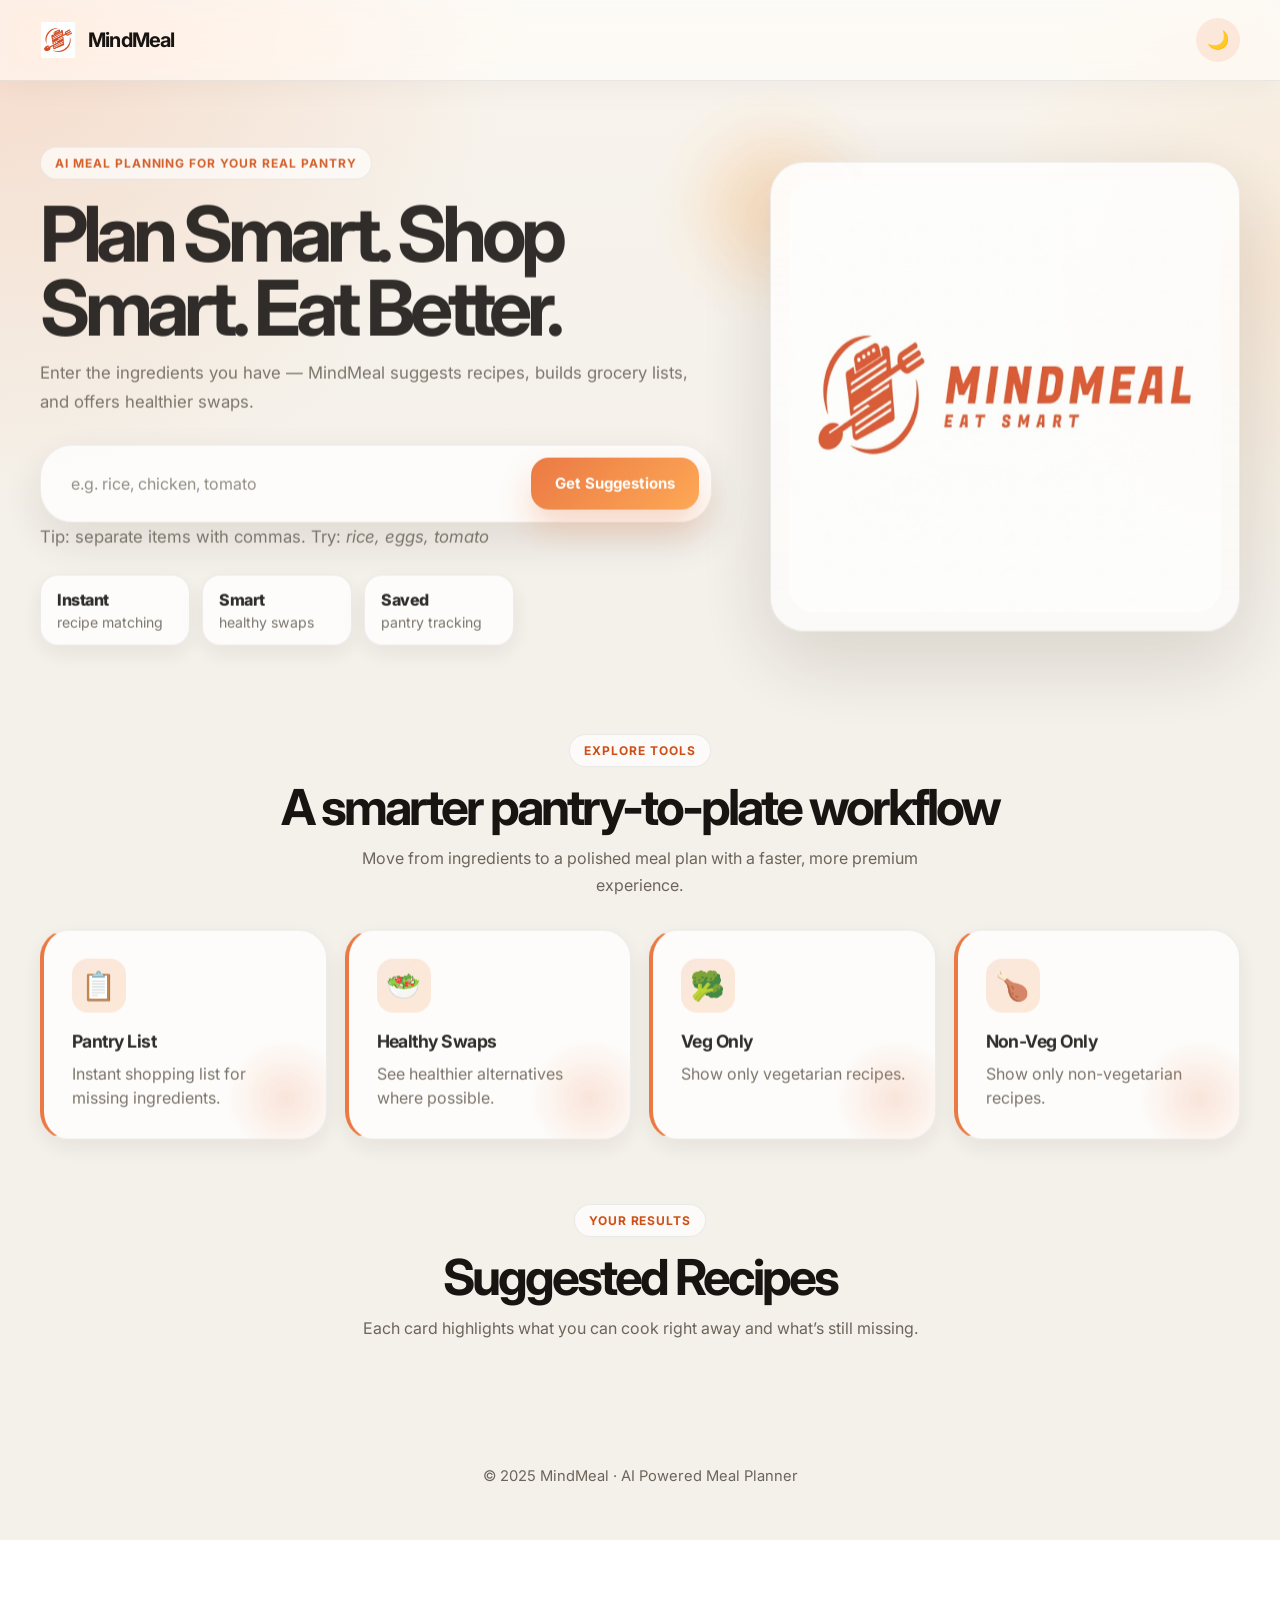
==== commit 287bbcbd: "updated files and ui" ====
--- a/index.html
+++ b/index.html
@@ -1,249 +1,12 @@
 <!DOCTYPE html>
 <html lang="en">
 <head>
-    <meta charset="utf-8" />
-    <meta name="viewport" content="width=device-width, initial-scale=1" />
-    <title>MindMeal – Smart Meal Planner</title>
-    <link rel="icon" type="image/png" href="images/icon.svg">
-
-    <!-- Modern Professional Font -->
-    <link href="https://fonts.googleapis.com/css2?family=Inter:wght@300;400;500;600;700&display=swap" rel="stylesheet">
-    <link rel="stylesheet" href="style.css" />
-    
-    <style>
-        /* Loading Message Overlay */
-        .loading-overlay {
-            position: fixed;
-            top: 0;
-            left: 0;
-            width: 100%;
-            height: 100%;
-            background: rgba(0, 0, 0, 0.7);
-            display: flex;
-            align-items: center;
-            justify-content: center;
-            z-index: 9999;
-            transition: opacity 0.3s ease;
-        }
-
-        .loading-overlay.hidden {
-            display: none;
-        }
-
-        .loading-message {
-            background: white;
-            padding: 40px 60px;
-            border-radius: 12px;
-            text-align: center;
-            box-shadow: 0 10px 40px rgba(0, 0, 0, 0.2);
-            animation: fadeIn 0.3s ease;
-        }
-
-        body.dark-mode .loading-message {
-            background: #1c1c1e;
-            color: #f5f5f7;
-        }
-
-        .loading-message h2 {
-            color: #333;
-            font-size: 24px;
-            margin: 0 0 15px 0;
-            font-weight: 600;
-        }
-
-        body.dark-mode .loading-message h2 {
-            color: #f5f5f7;
-        }
-
-        .loading-message p {
-            color: #666;
-            font-size: 16px;
-            margin: 0 0 20px 0;
-        }
-
-        body.dark-mode .loading-message p {
-            color: #a1a1a6;
-        }
-
-        .spinner {
-            width: 40px;
-            height: 40px;
-            border: 4px solid #f0f0f0;
-            border-top: 4px solid #007bff;
-            border-radius: 50%;
-            animation: spin 1s linear infinite;
-            margin: 0 auto;
-        }
-
-        @keyframes spin {
-            0% { transform: rotate(0deg); }
-            100% { transform: rotate(360deg); }
-        }
-
-        @keyframes fadeIn {
-            from { opacity: 0; transform: scale(0.9); }
-            to { opacity: 1; transform: scale(1); }
-        }
-    </style>
+  <meta charset="utf-8" />
+  <meta http-equiv="refresh" content="0; url=frontend/index.html" />
+  <meta name="viewport" content="width=device-width, initial-scale=1" />
+  <title>MindMeal</title>
 </head>
-
 <body>
-
-<!-- LOADING OVERLAY (appears when user searches) -->
-<div id="loadingOverlay" class="loading-overlay hidden">
-    <div class="loading-message">
-        <h2>⏳ Please Wait</h2>
-        <p>Connecting to backend... Fetching recipes for "<span id="searchedIngredient"></span>"</p>
-        <div class="spinner"></div>
-    </div>
-</div>
-
-<!-- NAVBAR -->
-<header class="navbar">
-    <div class="nav-left">
-        <h1 class="logo">
-            <img src="images/small_icon.png" class="nav-logo-icon" alt="logo">
-            MindMeal
-        </h1>
-    </div>
-
-    <div class="nav-right">
-        <button id="themeToggle" class="icon-btn" aria-label="Toggle Dark Mode">🌙</button>
-    </div>
-</header>
-
-<!-- HERO SECTION -->
-<section class="hero">
-    <div class="hero-content">
-        <h2>Plan Smart. Shop Smart. Eat Better.</h2>
-        <p>
-            Enter the ingredients you have — MindMeal suggests recipes, builds
-            grocery lists, and offers healthier swaps.
-        </p>
-
-        <!-- ⭐ FIXED BLOCK (prevents reload on Enter + ensures type=button) -->
-        <div class="search-row">
-            <input id="ingredientsInput" class="input-box"
-                   placeholder="e.g. rice, chicken, tomato"
-                   aria-label="Enter ingredients"
-                   onkeydown="if (event.key === 'Enter') { event.preventDefault(); document.getElementById('generateBtn').click(); }" />
-
-            <button type="button" class="action-btn" id="generateBtn">
-                Get Suggestions
-            </button>
-        </div>
-
-        <p class="hint">
-            Tip: separate items with commas. Try:
-            <em>rice, eggs, tomato</em>
-        </p>
-    </div>
-
-    <div class="hero-media">
-        <img src="images/Logo.png" alt="Dish photo" loading="lazy" />
-    </div>
-</section>
-
-<!-- FEATURES -->
-<section class="features">
-
-    <div class="feature" id="pantryList">
-        <div class="feature-icon">📋</div>
-        <h3>Pantry List</h3>
-        <p>Instant shopping list for missing ingredients.</p>
-    </div>
-
-    <div class="feature" id="healthySwaps">
-        <div class="feature-icon">🥗</div>
-        <h3>Healthy Swaps</h3>
-        <p>See healthier alternatives where possible.</p>
-    </div>
-
-    <div class="feature" id="filterVeg">
-        <div class="feature-icon">🥦</div>
-        <h3>Veg Only</h3>
-        <p>Show only vegetarian recipes.</p>
-    </div>
-
-    <div class="feature" id="filterNonVeg">
-        <div class="feature-icon">🍗</div>
-        <h3>Non-Veg Only</h3>
-        <p>Show only non-vegetarian recipes.</p>
-    </div>
-
-</section>
-
-<!-- RECIPES GRID -->
-<section class="recipes-section">
-    <h2 class="section-title">Suggested Recipes</h2>
-    <div id="recipesGrid" class="recipes-grid"></div>
-</section>
-
-<!-- RECIPE MODAL -->
-<div id="recipeModal" class="modal hidden">
-    <div class="modal-card">
-        <button class="close-btn" id="closeModal" aria-label="Close Modal">✕</button>
-
-        <img id="modalImg" src="" alt="Recipe Image" />
-
-        <div class="modal-body">
-            <h3 id="modalTitle"></h3>
-            <p id="modalDesc"></p>
-
-            <h4>Ingredients</h4>
-            <ul id="modalIngredients"></ul>
-
-            <h4>Steps</h4>
-            <ol id="modalSteps"></ol>
-
-            <button id="downloadList" class="action-btn">
-                Download Grocery List
-            </button>
-        </div>
-    </div>
-</div>
-
-<!-- PANTRY MODAL -->
-<div id="pantryModal" class="modal hidden">
-    <div class="modal-card">
-        <button class="close-btn" id="closePantryModal" aria-label="Close Modal">✕</button>
-
-        <div class="modal-body">
-            <h3>Your Pantry</h3>
-
-            <div id="pantryCard" class="pantry-card">
-                <h4>Saved Ingredients</h4>
-                <ul id="pantryItems"></ul>
-            </div>
-
-            <button id="downloadPantryBtn" class="action-btn">
-                Download Pantry List
-            </button>
-        </div>
-    </div>
-</div>
-
-<!-- HEALTHY SWAPS MODAL -->
-<div id="healthyModal" class="modal hidden">
-    <div class="modal-card">
-        <button class="close-btn" id="closeHealthyModal">✕</button>
-
-        <div class="modal-body">
-            <h3>Healthy Swaps</h3>
-
-            <div id="healthySwapCard" class="pantry-card">
-                <h4>Suggested Alternatives</h4>
-                <ul id="healthySwapItems"></ul>
-            </div>
-        </div>
-    </div>
-</div>
-
-<!-- FOOTER -->
-<footer class="footer">
-    <p>© 2025 MindMeal — AI Powered Meal Planner</p>
-</footer>
-
-<script src="script.js"></script>
+  <p>Redirecting to <a href="frontend/index.html">frontend/index.html</a>...</p>
 </body>
 </html>
